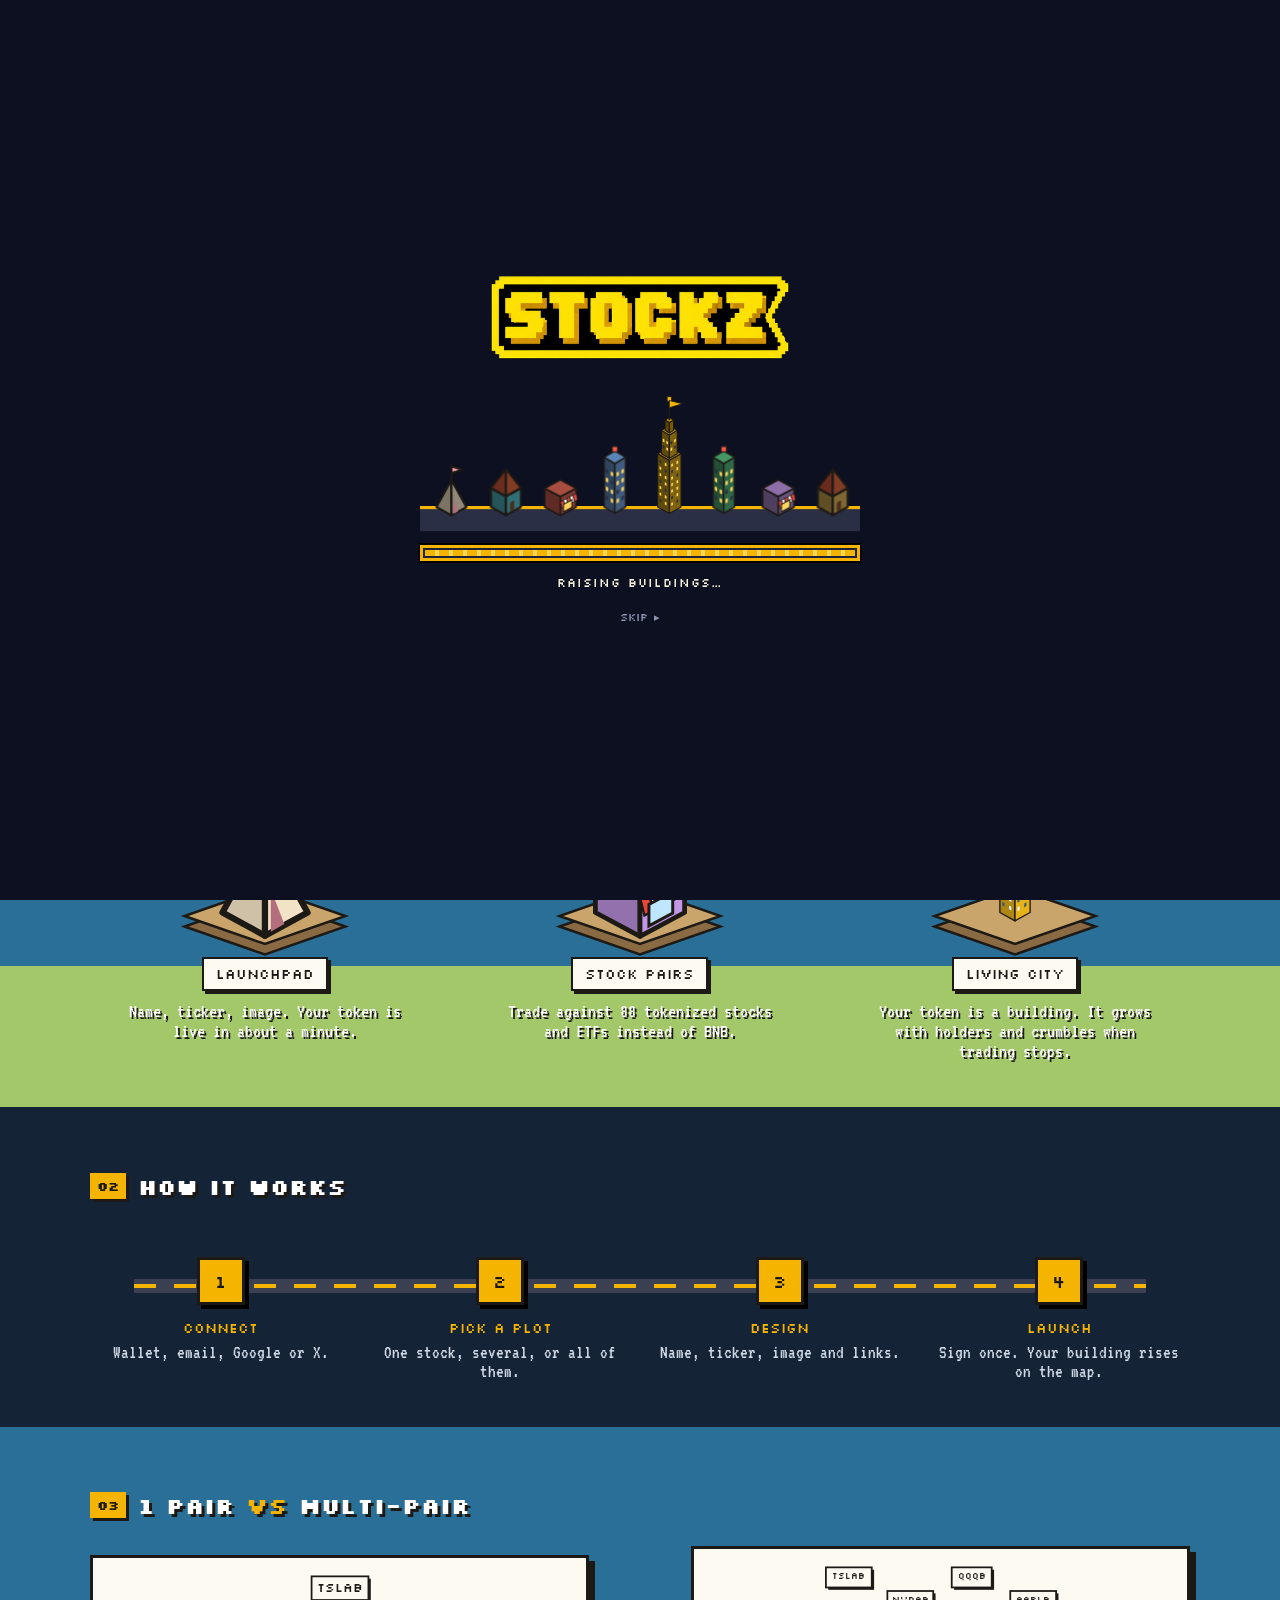
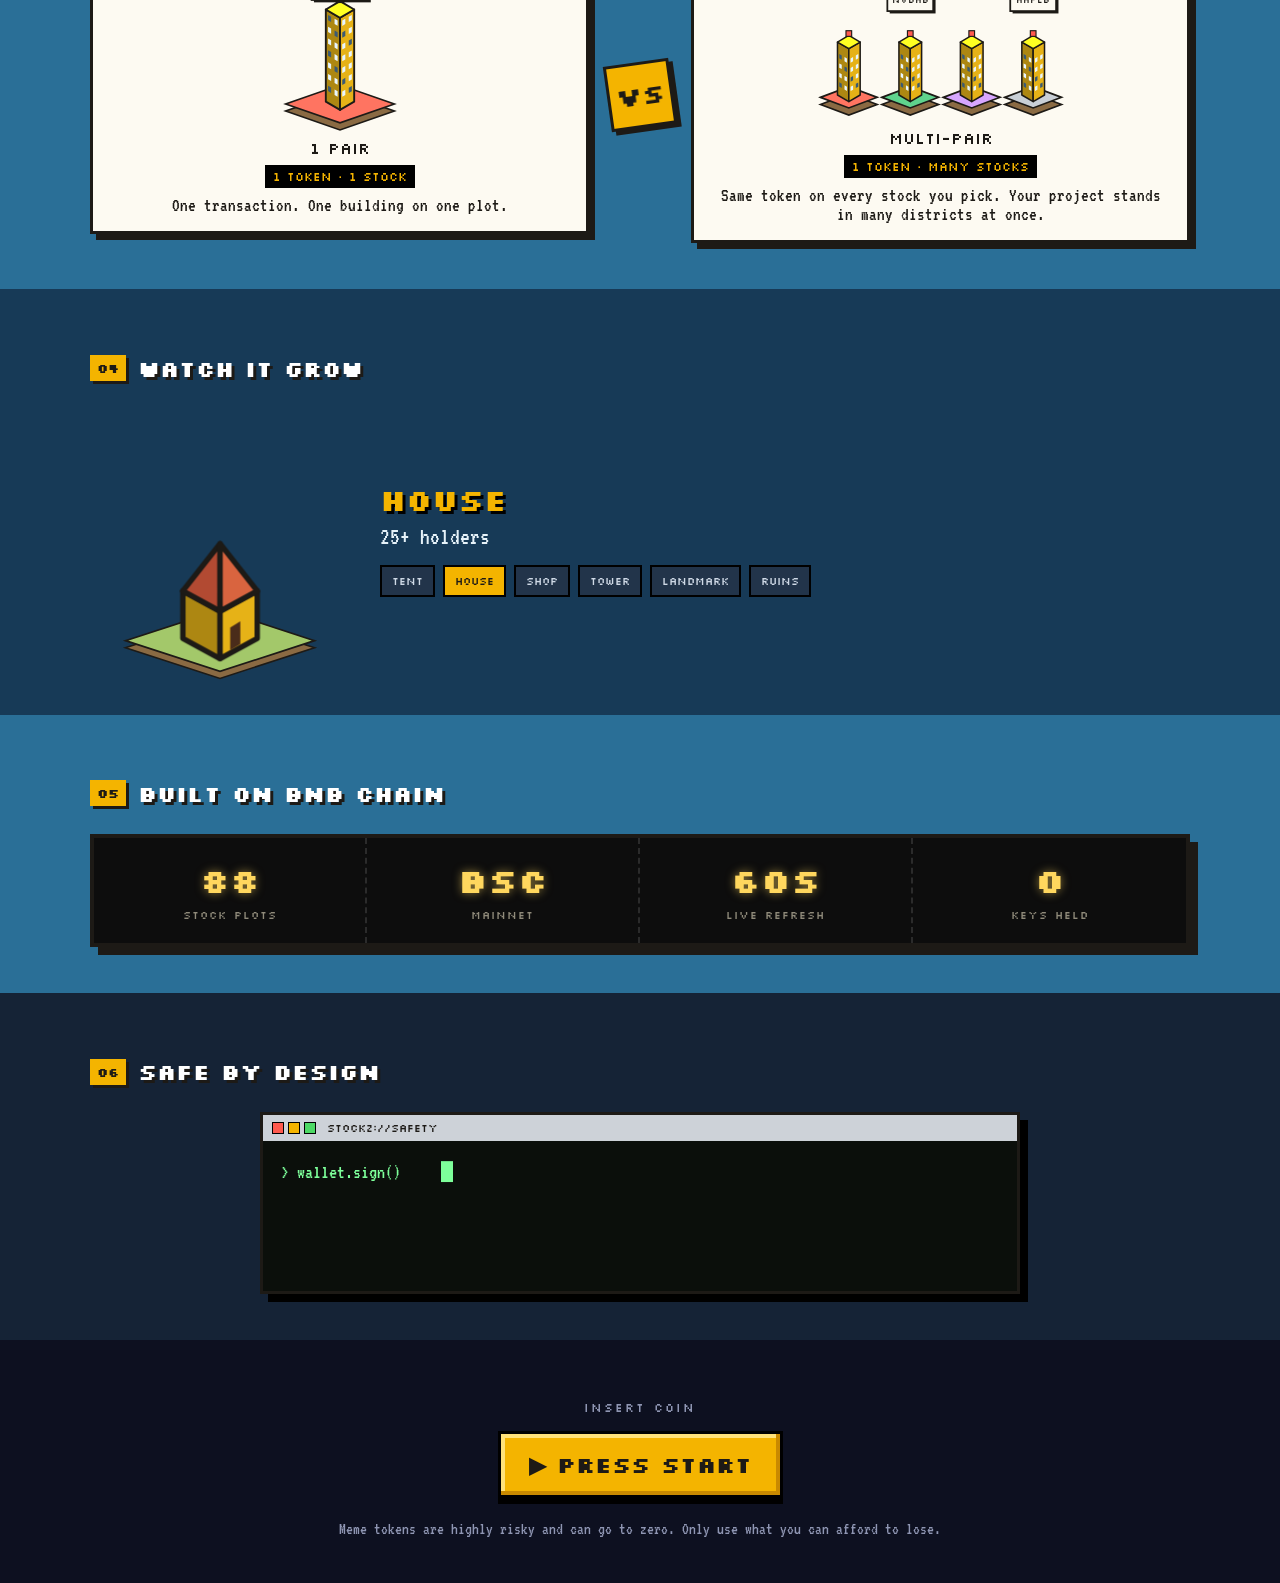
==== index.html @ fd7b2262 "Add files via upload" ====
<!doctype html>
<html lang="en"><head>
<meta charset="utf-8">
<meta name="viewport" content="width=device-width,initial-scale=1">
<title>Stockz</title>
<meta name="description" content="Stockz is a launchpad on BNB Chain. Launch a meme token, pair it with a real tokenized stock, and watch it grow into a building on a living pixel city map.">
<link rel="icon" href="favicon.png" type="image/png">
<link rel="stylesheet" href="style.css?v=202610041200">
</head><body class="lp">

<!-- intro: the city builds itself -->
<div id="intro" aria-hidden="true" hidden>
  <div class="in-wrap">
    <img class="in-logo" src="logo.png" alt="">
    <svg id="inCity" viewBox="0 0 420 150" width="420" height="150"></svg>
    <div class="in-bar"><i id="inFill"></i></div>
    <div class="in-txt" id="inTxt">ZONING 88 STOCK PLOTS…</div>
    <button type="button" class="in-skip" id="inSkip">SKIP ▸</button>
  </div>
</div>

<header class="top bev lp-top">
  <div class="brandrow"><a class="logo" href="index.html" aria-label="Stockz home"><img src="logo.png" alt="Stockz" height="46"></a><a class="xlink" href="https://x.com/stockzlat" target="_blank" rel="noopener noreferrer" aria-label="Stockz on X"><svg viewBox="0 0 24 24" width="20" height="20" aria-hidden="true"><path fill="currentColor" d="M18.244 2.25h3.308l-7.227 8.26 8.502 11.24H16.17l-5.214-6.817L4.99 21.75H1.68l7.73-8.835L1.254 2.25H8.08l4.713 6.231zm-1.161 17.52h1.833L7.084 4.126H5.117z"/></svg></a></div>
  <a class="btn go lapp" href="app.html">Launch App</a>
</header>

<!-- hero -->
<section class="lp-hero">
  <div class="lp-hero-txt">
    <p class="lp-kicker">▸ A LAUNCHPAD ON BNB CHAIN</p>
    <h1>Launch a meme token.<br>Pair it with a <span class="swap">real stock.</span><br>Watch it become a building.</h1>
    <p class="lp-sub">Every token is paired with a tokenized stock and stands on its plot in a living pixel city.</p>
    <a class="bigbtn" href="#how"><i>▼</i> How it works</a>
  </div>
  <div class="lp-stage">
    <svg id="heroCity" viewBox="0 0 560 360" role="img" aria-label="A pixel city where tokens grow into buildings"></svg>
  </div>
</section>

<!-- LED ticker tape -->
<div class="lp-tape" aria-hidden="true"><div class="lp-tape-in" id="tape"></div></div>

<!-- what -->
<section class="lp-sec lp-ground" id="what">
  <h2 class="lp-h"><span>01</span> What is Stockz?</h2>
  <div class="lp-plots">
    <div class="lp-plot reveal"><svg class="plotsvg" data-st="t" viewBox="0 0 120 110"></svg><h3>Launchpad</h3><p>Name, ticker, image. Your token is live in about a minute.</p></div>
    <div class="lp-plot reveal"><svg class="plotsvg" data-st="S" viewBox="0 0 120 110"></svg><h3>Stock pairs</h3><p>Trade against 88 tokenized stocks and ETFs instead of BNB.</p></div>
    <div class="lp-plot reveal"><svg class="plotsvg" data-st="L" viewBox="0 0 120 110"></svg><h3>Living city</h3><p>Your token is a building. It grows with holders and crumbles when trading stops.</p></div>
  </div>
</section>

<!-- how: road with signposts -->
<section class="lp-sec lp-night" id="how">
  <h2 class="lp-h"><span>02</span> How it works</h2>
  <div class="lp-road">
    <div class="lp-stop reveal"><b>1</b><h3>Connect</h3><p>Wallet, email, Google or X.</p></div>
    <div class="lp-stop reveal"><b>2</b><h3>Pick a plot</h3><p>One stock, several, or all of them.</p></div>
    <div class="lp-stop reveal"><b>3</b><h3>Design</h3><p>Name, ticker, image and links.</p></div>
    <div class="lp-stop reveal"><b>4</b><h3>Launch</h3><p>Sign once. Your building rises on the map.</p></div>
  </div>
</section>

<!-- versus -->
<section class="lp-sec lp-vs-sec">
  <h2 class="lp-h"><span>03</span> 1 Pair <em>vs</em> Multi-pair</h2>
  <div class="lp-vs">
    <div class="lp-side reveal"><svg id="vsOne" viewBox="0 0 220 130"></svg><h3>1 Pair</h3><p class="tag">1 token · 1 stock</p><p>One transaction. One building on one plot.</p></div>
    <div class="lp-vsbadge">VS</div>
    <div class="lp-side reveal"><svg id="vsMany" viewBox="0 0 220 130"></svg><h3>Multi-pair</h3><p class="tag">1 token · many stocks</p><p>Same token on every stock you pick. Your project stands in many districts at once.</p></div>
  </div>
</section>

<!-- evolution -->
<section class="lp-sec lp-grow">
  <h2 class="lp-h"><span>04</span> Watch it grow</h2>
  <div class="lp-evo reveal">
    <svg id="evoBig" viewBox="0 0 220 220"></svg>
    <div class="lp-evo-info"><div class="lp-evo-name" id="evoName">TENT</div><div class="lp-evo-rule" id="evoRule">Just launched</div>
      <ol class="lp-evo-steps" id="evoSteps"><li>Tent</li><li>House</li><li>Shop</li><li>Tower</li><li>Landmark</li><li>Ruins</li></ol></div>
  </div>
</section>

<!-- stats board -->
<section class="lp-sec lp-boardsec">
  <h2 class="lp-h"><span>05</span> Built on BNB Chain</h2>
  <div class="lp-board reveal">
    <div><b>88</b><span>stock plots</span></div>
    <div><b>BSC</b><span>mainnet</span></div>
    <div><b>60s</b><span>live refresh</span></div>
    <div><b>0</b><span>keys held</span></div>
  </div>
</section>

<!-- safety terminal -->
<section class="lp-sec lp-term-sec">
  <h2 class="lp-h"><span>06</span> Safe by design</h2>
  <div class="lp-term reveal" id="term">
    <div class="lp-term-bar"><i></i><i></i><i></i> stockz://safety</div>
    <pre id="termOut"></pre>
  </div>
</section>

<!-- final -->
<section class="lp-final">
  <div class="lp-coin">INSERT COIN</div>
  <a class="lp-start" href="app.html">▶ PRESS START</a>
  <p class="risk">Meme tokens are highly risky and can go to zero. Only use what you can afford to lose.</p>
</section>

<script src="config.js?v=202610041200"></script><script src="stocks.js?v=202610041200"></script><script src="sprites.js?v=202610041200"></script><script src="landing.js?v=202610041200"></script>
</body></html>
---- style.css ----
@font-face{font-family:Silk;src:url(fonts/Silkscreen-Regular.ttf)}
@font-face{font-family:Silk;font-weight:700;src:url(fonts/Silkscreen-Bold.ttf)}
@font-face{font-family:V;src:url(fonts/VT323-Regular.ttf)}
:root{--sea:#2a6f97;--ink:#1d1a16;--panel:#cdd2d8;--hi:#f7f8fa;--lo:#6a717b;--bar:#16506b;--gold:#f4b400;--buy:#2e9e4f}
*{box-sizing:border-box}
html,body{height:100%}
body{margin:0;background:var(--sea);font-family:V,monospace;font-feature-settings:'liga' 0,'calt' 0,'clig' 0;font-variant-ligatures:none;color:var(--ink);font-size:21px;display:flex;flex-direction:column;min-height:100vh}
a{color:#0b4f78}
.bev{background:var(--panel);border:3px solid;border-color:var(--hi) var(--lo) var(--lo) var(--hi);box-shadow:0 0 0 2px var(--ink)}
.top{display:flex;align-items:center;gap:16px;padding:8px 14px;margin:2px 4px 6px;flex-wrap:wrap}
.logo{font:700 28px Silk;letter-spacing:1px;color:var(--ink);display:flex;align-items:center;gap:10px;text-decoration:none}
.mark{width:34px;height:34px;box-shadow:0 0 0 2px var(--ink)}
.menu{display:flex;gap:20px;font-size:23px;margin-left:8px}.menu u{text-decoration:none;border-bottom:3px solid var(--ink)}.menu a{color:var(--ink);text-decoration:none}
.clocks{margin-left:auto;display:flex;gap:10px;flex-wrap:wrap}
.clock{display:flex;align-items:center;gap:8px;padding:4px 10px;background:#e9ecef;border:2px solid;border-color:var(--lo) var(--hi) var(--hi) var(--lo);font-size:20px}
.led{width:10px;height:10px;box-shadow:0 0 0 2px var(--ink)}
.btn{padding:7px 16px;font:700 18px V,monospace;font-feature-settings:'liga' 0;background:var(--panel);border:3px solid;border-color:var(--hi) var(--lo) var(--lo) var(--hi);box-shadow:0 0 0 2px var(--ink);color:var(--ink);cursor:pointer;text-decoration:none;display:inline-block}
.btn:active{border-color:var(--lo) var(--hi) var(--hi) var(--lo)}
.btn.go{background:var(--gold)}.btn.buy{background:var(--buy);color:#fff}
.chip{font-size:17px;padding:3px 8px;background:#e9ecef;box-shadow:0 0 0 2px var(--ink)}.chip.g{background:var(--gold)}.chip.r{background:#ff8a80}.chip.ok{background:#8be0a4}
.banner{margin:0 6px 6px;padding:8px 12px;background:#fff0c9;border:3px solid var(--ink);font-size:20px}
.stage{position:relative;flex:none;height:max(640px,calc(100vh - 130px));margin:0 4px}
.viewport{position:absolute;inset:0;overflow:auto;cursor:grab;background:var(--sea);scrollbar-width:thin}
.viewport.drag{cursor:grabbing}
svg#map{display:block}
svg#map text{font-feature-settings:'liga' 0,'calt' 0,'clig' 0}
.zoom{position:absolute;left:12px;top:12px;z-index:2;display:flex;flex-direction:column;gap:10px}.zoom .btn{width:42px;padding:2px 0;font-size:24px;text-align:center}
.panels{position:absolute;right:12px;top:10px;width:350px;max-height:calc(100% - 20px);overflow:auto;display:flex;flex-direction:column;gap:12px;scrollbar-width:none}
.win .tb{background:var(--bar);color:#fff;font:15px Silk;padding:7px 10px}
.win .body{padding:9px 12px;font-size:20px}
.feed .row{display:flex;gap:10px;align-items:flex-start;padding:6px 0;border-bottom:2px dotted #9aa1aa;line-height:1.25}
.feed .row:last-child{border-bottom:none}
.feed .t small,.sub{display:block;color:#4a515a;font-size:17px}
.ico{width:24px;font-size:18px;text-align:center}
.wx{display:grid;grid-template-columns:30px 1fr auto;gap:4px 8px;align-items:center}
.sel .head{display:flex;gap:12px;align-items:center}
.sel .av{width:50px;height:50px;background:#ffc61a;box-shadow:inset -6px -6px 0 #c98a00,0 0 0 2px var(--ink);display:grid;place-items:center;font:700 16px Silk;color:#000}
.sel .nm{font:19px Silk}
.chips{display:flex;gap:6px;flex-wrap:wrap;margin:8px 0}
.stats{display:grid;grid-template-columns:1fr 1fr;gap:8px;background:#e9ecef;border:2px solid;border-color:var(--lo) var(--hi) var(--hi) var(--lo);padding:8px 10px;font-size:17px;color:#4a515a}
.stats b{display:block;font-size:21px;color:var(--ink);word-break:break-all}
.acts{display:flex;gap:10px;margin-top:10px}.acts .btn{flex:1;text-align:center;font-size:20px;padding:7px 4px}
.tools{display:flex;align-items:stretch;margin:8px 6px 8px;overflow-x:auto}
.tools .lbl{writing-mode:vertical-rl;transform:rotate(180deg);background:var(--bar);color:#fff;font:14px Silk;padding:10px 6px;text-align:center;flex:none}
.tool{flex:1 0 150px;padding:6px 10px 8px;display:flex;flex-direction:column;align-items:center;gap:1px;border-left:2px solid var(--lo)}
.tool svg{display:block}.tool b{font:16px Silk}.tool span{font-size:17px;color:#4a515a;text-align:center}
.how{margin:6px 6px 10px}.how .tb{background:var(--bar);color:#fff;font:15px Silk;padding:7px 10px}.how .body{padding:10px 14px;max-width:900px}.how p{margin:0 0 9px}
.note{padding:4px 12px 14px;font-size:18px;color:#e4f0f7;text-align:center}
@media(max-width:900px){
  .stage{height:auto;display:flex;flex-direction:column}
  .viewport{position:relative;height:62vh}
  .panels{position:static;width:auto;max-height:none;margin:10px 4px}
  .menu{display:none}.clocks{margin-left:0}
}

@media(max-width:900px){.top{gap:8px;padding:6px 10px}.logo{font-size:22px}.clock{font-size:17px;padding:2px 6px}.clocks{gap:6px}.btn{font-size:20px;padding:5px 12px}}

#find{width:100%;font:22px V,monospace;padding:6px 8px;border:3px solid;border-color:var(--lo) var(--hi) var(--hi) var(--lo);background:#fff;color:var(--ink);margin-bottom:4px}

.tabs{display:flex;gap:6px;margin-bottom:8px}.tab{flex:1;font-size:18px;padding:5px 4px;text-align:center}.tab.on{background:var(--gold)}
.pick{display:grid;gap:4px;max-height:190px;overflow:auto;margin:6px 0;font-size:19px}.pick label{display:flex;gap:8px;align-items:center}
.mnote{font-size:17px;color:#4a515a;margin:6px 0}.btn[disabled]{opacity:.5;cursor:not-allowed}

.logo img{display:block;height:46px;width:auto;image-rendering:auto}
.xlink{display:grid;place-items:center;width:40px;height:40px;background:#000;color:#fff;border:3px solid;border-color:var(--hi) var(--lo) var(--lo) var(--hi);box-shadow:0 0 0 2px var(--ink)}
.xlink:hover{color:var(--gold)}
.note a{color:#ffd34d}
@media(max-width:900px){.logo img{height:38px}}

.modal{position:fixed;inset:0;background:#0009;z-index:50;display:grid;place-items:center;padding:12px}
.modal[hidden]{display:none}
.lm{width:min(560px,100%);max-height:calc(100vh - 24px);overflow:auto}
.lmtb{display:flex;align-items:center;justify-content:space-between}
.lmx{background:var(--panel);border:2px solid;border-color:var(--hi) var(--lo) var(--lo) var(--hi);font:20px V,monospace;width:30px;height:26px;line-height:18px;cursor:pointer}
#lmForm label{display:block;font-size:18px;margin:6px 0}
#lmForm input:not([type=checkbox]),#lmForm select,#lmForm textarea{display:block;width:100%;font:20px V,monospace;padding:5px 8px;margin-top:2px;border:3px solid;border-color:var(--lo) var(--hi) var(--hi) var(--lo);background:#fff;color:var(--ink)}
#lmForm input[type=file]{font-size:16px;padding:4px}
.lmgrid{display:grid;grid-template-columns:2fr 1fr;gap:10px}.lmgrid3{display:grid;grid-template-columns:1fr 1fr 1fr;gap:8px}
#lmForm label.chk{display:flex;gap:8px;align-items:center;margin:2px 0}
.lmlog{margin:8px 0 0;padding-left:22px;font-size:18px;max-height:180px;overflow:auto}.lmlog li{margin:2px 0;word-break:break-word}
.btn:disabled{opacity:.55;cursor:wait}
@media(max-width:600px){.lmgrid,.lmgrid3{grid-template-columns:1fr}}

/* header / footer */
#connect.on{background:#8be0a4}
.foot{display:flex;align-items:center;justify-content:center;gap:14px;padding:10px 12px 16px}
.chainbadge{display:inline-flex;align-items:center;gap:8px;background:#000;color:#f3ba2f;font:14px Silk;padding:8px 12px;border:3px solid;border-color:var(--hi) var(--lo) var(--lo) var(--hi);box-shadow:0 0 0 2px var(--ink)}
.chainbadge i{width:12px;height:12px;background:#f3ba2f;transform:rotate(45deg);display:inline-block}
/* launch panel */
.mcards{display:grid;grid-template-columns:1fr 1fr;gap:8px;margin-bottom:10px}
.mcard{display:flex;flex-direction:column;align-items:center;gap:2px;padding:8px 4px;background:#e9ecef;border:3px solid;border-color:var(--hi) var(--lo) var(--lo) var(--hi);box-shadow:0 0 0 2px var(--ink);cursor:pointer;font-family:V,monospace;color:var(--ink)}
.mcard b{font:15px Silk}.mcard small{font-size:16px;color:#4a515a}
.mcard.on{background:var(--gold);border-color:var(--lo) var(--hi) var(--hi) var(--lo)}
.mcard.on small{color:#3a2a00}
.pickrow{display:flex;align-items:center;justify-content:space-between;margin:2px 0 10px;font-size:19px}
.stockchip{font:15px Silk;background:#000;color:var(--gold);padding:6px 10px;box-shadow:0 0 0 2px var(--ink)}
.stockchip.empty{background:#e9ecef;color:#6a717b}
.bigbtn{display:flex;width:100%;align-items:center;justify-content:center;gap:10px;font:16px Silk;letter-spacing:.5px;color:#1d1a16;background:var(--gold);border:3px solid var(--ink);padding:12px 10px;cursor:pointer;box-shadow:inset -4px -4px 0 #c98a00,inset 4px 4px 0 #ffe27a,0 5px 0 var(--ink);transition:transform .05s,box-shadow .05s;margin-top:6px}
.bigbtn i{font-style:normal;font-size:14px}
.bigbtn:hover{filter:brightness(1.05)}
.bigbtn:active{transform:translateY(4px);box-shadow:inset -4px -4px 0 #c98a00,inset 4px 4px 0 #ffe27a,0 1px 0 var(--ink)}
.bigbtn:disabled{background:#cdd2d8;box-shadow:inset -4px -4px 0 #9aa1aa,inset 4px 4px 0 #f7f8fa,0 5px 0 var(--ink);color:#6a717b;cursor:not-allowed;transform:none}
.allrow{display:flex;gap:8px;align-items:center;font-size:19px;margin-bottom:4px}.allrow b{margin-left:auto;font:13px Silk;background:#000;color:var(--gold);padding:3px 6px}
/* landing */
body.landing{display:block;background:var(--sea)}
.lnav{display:flex;gap:20px;font-size:22px;margin-left:12px}.lnav a{color:var(--ink);text-decoration:none}.lnav a:hover{text-decoration:underline}
.lapp{margin-left:auto}
.land{max-width:1180px;margin:0 auto;padding:0 16px 24px}
.hero{display:grid;grid-template-columns:1fr 1.15fr;gap:28px;align-items:center;padding:30px 0 20px}
.hero h1{font:700 clamp(24px,3.2vw,40px)/1.25 Silk;color:#fff;margin:0 0 16px;text-shadow:3px 3px 0 var(--ink)}
.hero h1 span{color:var(--gold)}
.hero p{font-size:24px;color:#eaf4fa;margin:0 0 18px;line-height:1.35}
.cta{display:flex;gap:12px;align-items:center;flex-wrap:wrap}.cta .bigbtn{width:auto;padding:14px 22px;margin:0;text-decoration:none}
.hero-img{width:100%;height:auto;display:block}
.lsec{padding:26px 0 6px}.lsec h2,.final h2{font:700 24px Silk;color:#fff;text-shadow:3px 3px 0 var(--ink);margin:0 0 14px}
.card{padding:14px 16px}.card h3{font:15px Silk;margin:0 0 6px}.card p{margin:0;font-size:20px;line-height:1.3}.card .ic{font-size:28px;margin-bottom:4px}
.cards3{display:grid;grid-template-columns:repeat(3,1fr);gap:14px}.cards2{display:grid;grid-template-columns:1fr 1fr;gap:14px}.facts{display:grid;grid-template-columns:repeat(4,1fr);gap:14px}
.card .tag{display:inline-block;font:13px Silk;background:#000;color:var(--gold);padding:4px 8px;margin:0 0 8px}
.steps{list-style:none;padding:0;margin:0;display:grid;grid-template-columns:repeat(4,1fr);gap:14px}
.steps b{display:inline-grid;place-items:center;width:34px;height:34px;background:var(--gold);font:16px Silk;box-shadow:0 0 0 2px var(--ink);margin-bottom:8px}
.tiers{width:100%;height:auto;display:block}
.lead{font-size:22px;color:#eaf4fa;margin:12px 0 0}
.final{text-align:center;padding:34px 0 10px}.final .bigbtn{width:auto;display:inline-flex;padding:16px 28px;text-decoration:none}
.risk{color:#cfe3ee;font-size:18px;margin:16px 0 0}
@media(max-width:900px){.hero{grid-template-columns:1fr}.cards3,.cards2,.facts,.steps{grid-template-columns:1fr 1fr}.lnav{display:none}}
@media(max-width:560px){.cards3,.cards2,.facts,.steps{grid-template-columns:1fr}.hero p{font-size:21px}}
body>*{flex-shrink:0}
html{scroll-behavior:smooth}

.brandrow{display:flex;align-items:center;gap:18px}
.brandrow .xlink{width:38px;height:38px}
/* custom stock list */
.combo{position:relative}
.flist{list-style:none;margin:6px 0 0;padding:4px;max-height:280px;overflow:auto;background:#1d1a16;border:3px solid;border-color:var(--lo) var(--hi) var(--hi) var(--lo);scrollbar-width:thin;scrollbar-color:var(--gold) #1d1a16}
.flist li{display:grid;grid-template-columns:18px 78px 1fr auto;align-items:center;gap:8px;padding:6px 8px;color:#f3ead0;cursor:pointer;border-bottom:1px dashed #3a3530}
.flist li:last-child{border-bottom:0}
.flist li b{font:13px Silk;color:#fff;letter-spacing:.5px}
.flist li small{font-size:17px;color:#cfc6a8;white-space:nowrap;overflow:hidden;text-overflow:ellipsis}
.flist li em{font-style:normal;font-size:15px;color:#8f8a7a;white-space:nowrap}
.flist li .sw{width:14px;height:14px;box-shadow:0 0 0 2px #000,inset -3px -3px 0 rgba(0,0,0,.25)}
.flist li.hi,.flist li:hover{background:var(--gold);color:#1d1a16}
.flist li.hi b,.flist li:hover b{color:#1d1a16}.flist li.hi small,.flist li:hover small{color:#3a2a00}.flist li.hi em,.flist li:hover em{color:#5a4500}
.flist li.none{display:block;color:#8f8a7a;cursor:default}

.cs{display:none}
/* ---------- phones ---------- */
@media(max-width:600px){
  body{font-size:17px}
  .top{flex-wrap:wrap;gap:6px 8px;padding:6px 8px;margin:2px 2px 4px}
  .logo img{height:28px}
  .brandrow{gap:8px}.brandrow .xlink{width:30px;height:30px}.brandrow .xlink svg{width:14px;height:14px}
  #connect,.lapp{order:2;margin-left:auto;font-size:15px;padding:4px 9px;white-space:nowrap}
  .clocks{order:3;width:100%;margin-left:0;gap:6px;flex-wrap:nowrap}
  .clock{font-size:14px;padding:1px 6px;gap:5px;flex:1;justify-content:center;white-space:nowrap}
  .clock .led{width:8px;height:8px}
  .cn,.co{display:none}.cs{display:inline}
  .viewport{height:56vh}
  .zoom{left:8px;top:8px;gap:6px}.zoom .btn{width:32px;font-size:18px;padding:0}
  .panels{margin:8px 2px;gap:8px}
  .win .tb{font-size:12px;padding:5px 8px}
  .win .body{font-size:16px;padding:7px 9px}
  .mcards{gap:6px;margin-bottom:8px}.mcard{padding:6px 4px}.mcard svg{width:24px;height:24px}
  .mcard b{font-size:11px}.mcard small{font-size:13px}
  .pickrow{font-size:16px;margin:0 0 6px}.stockchip{font-size:11px;padding:4px 8px}
  .bigbtn{font-size:12px;padding:9px 8px;box-shadow:inset -3px -3px 0 #c98a00,inset 3px 3px 0 #ffe27a,0 4px 0 var(--ink)}
  .allrow{font-size:16px}.pick{font-size:16px;max-height:150px}
  #find{font-size:17px;padding:4px 7px}
  .flist{max-height:220px}.flist li{grid-template-columns:12px 62px 1fr;gap:6px;padding:5px 6px}
  .flist li b{font-size:10px}.flist li small{font-size:14px}.flist li em{display:none}.flist li .sw{width:10px;height:10px}
  .feed .row{padding:4px 0}.feed .t small,.sub{font-size:13px}.ico{width:18px;font-size:14px}
  .wx{font-size:15px}
  .stats{font-size:13px;gap:5px;padding:6px 8px}.stats b{font-size:16px}
  .sel .av{width:38px;height:38px;font-size:12px}.sel .nm{font-size:14px}
  .chip{font-size:13px}
  .tools{margin:6px 2px}.tools .lbl{font-size:10px;padding:6px 3px}
  .tool{flex:0 0 96px;padding:3px 4px 5px}.tool svg{transform:scale(.7);transform-origin:center bottom;margin-top:-18px}
  .tool b{font-size:10px}.tool span{font-size:12px}
  .lm .tb{font-size:12px}#lmForm label{font-size:15px;margin:4px 0}
  #lmForm input:not([type=checkbox]),#lmForm select,#lmForm textarea{font-size:17px;padding:4px 7px}
  .lmlog{font-size:15px}.mnote{font-size:14px}
  /* landing */
  .hero{padding:16px 0 10px;gap:16px}.hero h1{font-size:20px;line-height:1.3}.hero p{font-size:17px}
  .lsec{padding:16px 0 4px}.lsec h2,.final h2{font-size:16px;margin-bottom:10px}
  .card{padding:10px 12px}.card h3{font-size:12px}.card p{font-size:16px}.card .ic{font-size:22px}
  .steps b{width:26px;height:26px;font-size:12px}.lead{font-size:16px}.risk{font-size:14px}
  .cta .bigbtn,.final .bigbtn{padding:11px 16px}
}

/* smaller X button */
.brandrow .xlink{width:30px;height:30px;border-width:2px}.brandrow .xlink svg{width:15px;height:15px}
@media(max-width:600px){.brandrow .xlink{width:24px;height:24px}.brandrow .xlink svg{width:12px;height:12px}}
/* ================= landing v2 ================= */
body.lp{display:block;background:#2a6f97;overflow-x:hidden}
body.lock{overflow:hidden}
#intro{position:fixed;inset:0;z-index:100;background:#0d1020;display:grid;place-items:center;transition:opacity .55s,transform .55s}
#intro.out{opacity:0;transform:scale(1.04);pointer-events:none}
.in-wrap{display:flex;flex-direction:column;align-items:center;gap:14px;width:min(440px,92vw)}
.in-logo{width:min(300px,70vw);height:auto;animation:inpop .5s steps(5) both}
#inCity{width:100%;height:auto;overflow:visible}
.in-bar{width:100%;height:16px;background:#1d2238;border:3px solid #f4b400;box-shadow:0 0 0 2px #000;padding:2px}
.in-bar i{display:block;height:100%;width:0;background:repeating-linear-gradient(90deg,#f4b400 0 10px,#ffd75e 10px 14px);transition:width 2.6s steps(26)}
.in-txt{font:12px Silk;color:#f4efd8;letter-spacing:1px;min-height:16px}
.in-skip{background:none;border:0;color:#8f96b3;font:11px Silk;cursor:pointer;margin-top:4px}
.in-skip:hover{color:#f4b400}
@keyframes inpop{from{transform:scale(.6);opacity:0}to{transform:scale(1);opacity:1}}
.rise{transform-box:fill-box;transform-origin:center bottom;animation:rise .55s steps(6) both}
@keyframes rise{from{transform:translateY(40px) scaleY(.1);opacity:0}to{transform:none;opacity:1}}
.twinkle{animation:tw 2.4s steps(2) infinite}@keyframes tw{50%{opacity:.15}}
.fw{transform-box:fill-box;transform-origin:center;animation:fwp 1.4s ease-out forwards}
@keyframes fwp{0%{transform:scale(.2);opacity:0}25%{opacity:1}100%{transform:scale(1.25);opacity:0}}
.pop{transform-box:fill-box;transform-origin:center bottom;animation:rise .45s steps(5) both}

.lp-top{position:sticky;top:0;z-index:20;margin:0 0 0}
.lp-hero{max-width:1200px;margin:0 auto;padding:34px 18px 26px;display:grid;grid-template-columns:1fr 1.1fr;gap:26px;align-items:center}
.lp-kicker{font:12px Silk;color:#f4b400;letter-spacing:1px;margin:0 0 12px}
.lp-hero h1{font:700 clamp(24px,3vw,40px)/1.3 Silk;color:#fff;margin:0 0 14px;text-shadow:3px 3px 0 #1d1a16}
.swap{display:inline-block;background:#f4b400;color:#1d1a16;padding:0 10px;text-shadow:none;box-shadow:4px 4px 0 #1d1a16}
.swap.flip{animation:flip .35s steps(4)}@keyframes flip{from{transform:rotateX(90deg)}to{transform:none}}
.lp-sub{font-size:22px;color:#e6f2f9;margin:0 0 20px;max-width:520px}
.lp-hero .bigbtn{width:auto;display:inline-flex;padding:13px 22px;text-decoration:none}
.lp-stage{border:4px solid #1d1a16;box-shadow:8px 8px 0 #1d1a16;background:#173a57}
#heroCity{display:block;width:100%;height:auto}

.lp-tape{background:#0d0d0d;border-top:3px solid #f4b400;border-bottom:3px solid #f4b400;overflow:hidden;white-space:nowrap}
.lp-tape-in{display:inline-block;padding:9px 0;animation:tape 60s linear infinite}
.lp-tape span{display:inline-flex;align-items:center;gap:8px;margin:0 18px;font:13px Silk;color:#ffd75e;letter-spacing:1px}
.lp-tape span i{width:9px;height:9px;box-shadow:0 0 0 2px #000}
@keyframes tape{to{transform:translateX(-50%)}}

.lp-sec{padding:46px 18px}
.lp-sec>*{max-width:1100px;margin-left:auto;margin-right:auto}
.lp-h{font:700 22px Silk;color:#fff;text-shadow:3px 3px 0 #1d1a16;margin-bottom:26px;display:flex;align-items:center;gap:12px}
.lp-h span{font-size:13px;background:#f4b400;color:#1d1a16;text-shadow:none;padding:5px 7px;box-shadow:3px 3px 0 #1d1a16}
.lp-h em{font-style:normal;color:#f4b400}

.lp-ground{background:linear-gradient(#2a6f97 0 70%,#a3c86a 70% 100%)}
.lp-plots{display:grid;grid-template-columns:repeat(3,1fr);gap:24px}
.lp-plot{text-align:center}
.lp-plot svg{width:210px;height:auto;display:block;margin:0 auto 10px;overflow:visible}
.lp-plot h3{display:inline-block;font:14px Silk;background:#fdfaf2;color:#1d1a16;padding:6px 12px;border:2px solid #1d1a16;box-shadow:3px 3px 0 #1d1a16;margin:0 0 10px}
.lp-plot p{font-size:20px;color:#fff;margin:0 auto;max-width:280px;text-shadow:2px 2px 0 #1d1a16}

.lp-night{background:#152336;position:relative}
.lp-road{position:relative;display:grid;grid-template-columns:repeat(4,1fr);gap:18px;padding-top:30px}
.lp-road:before{content:"";position:absolute;left:4%;right:4%;top:52px;height:14px;background:repeating-linear-gradient(90deg,#f4b400 0 22px,transparent 22px 40px),#3b3f52;background-size:auto 4px,auto;background-repeat:repeat-x;background-position:0 5px,0 0}
.lp-stop{position:relative;text-align:center}
.lp-stop b{position:relative;z-index:1;display:inline-grid;place-items:center;width:48px;height:48px;background:#f4b400;font:18px Silk;color:#1d1a16;border:3px solid #1d1a16;box-shadow:4px 4px 0 #000}
.lp-stop h3{font:14px Silk;color:#f4b400;margin:14px 0 6px}
.lp-stop p{font-size:19px;color:#cfd9e6;margin:0}

.lp-vs-sec{background:#2a6f97}
.lp-vs{display:grid;grid-template-columns:1fr auto 1fr;gap:18px;align-items:center}
.lp-side{background:#fdfaf2;border:3px solid #1d1a16;box-shadow:6px 6px 0 #1d1a16;padding:16px;text-align:center}
.lp-side svg{width:100%;max-width:260px;height:auto;overflow:visible}
.lp-side h3{font:16px Silk;margin:6px 0}
.lp-side .tag{display:inline-block;font:12px Silk;background:#000;color:#f4b400;padding:4px 8px;margin:0 0 8px}
.lp-side p{margin:0;font-size:19px}
.lp-vsbadge{font:700 26px Silk;color:#1d1a16;background:#f4b400;width:66px;height:66px;display:grid;place-items:center;border:3px solid #1d1a16;box-shadow:4px 4px 0 #1d1a16;transform:rotate(-8deg)}

.lp-grow{background:#173a57}
.lp-evo{display:grid;grid-template-columns:260px 1fr;gap:30px;align-items:center}
#evoBig{width:100%;height:auto;overflow:visible}
.lp-evo-name{font:700 30px Silk;color:#f4b400;text-shadow:3px 3px 0 #000}
.lp-evo-rule{font-size:24px;color:#e6f2f9;margin:6px 0 16px}
.lp-evo-steps{list-style:none;padding:0;margin:0;display:flex;flex-wrap:wrap;gap:8px}
.lp-evo-steps li{font:11px Silk;color:#cfd9e6;background:#22344a;padding:7px 10px;border:2px solid #000;cursor:pointer}
.lp-evo-steps li.on{background:#f4b400;color:#1d1a16}

.lp-boardsec{background:#2a6f97}
.lp-board{display:grid;grid-template-columns:repeat(4,1fr);background:#0d0d0d;border:4px solid #1d1a16;box-shadow:8px 8px 0 #1d1a16}
.lp-board div{padding:20px 12px;text-align:center;border-right:2px dashed #2b2b2b}.lp-board div:last-child{border-right:0}
.lp-board b{display:block;font:700 34px Silk;color:#ffd75e;text-shadow:0 0 10px rgba(255,215,94,.55)}
.lp-board span{font:11px Silk;color:#8f8a7a;letter-spacing:1px}

.lp-term-sec{background:#152336}
.lp-term{background:#0b0f0b;border:3px solid #1d1a16;box-shadow:8px 8px 0 #000;max-width:760px}
.lp-term-bar{background:#cdd2d8;color:#1d1a16;font:11px Silk;padding:6px 10px;display:flex;align-items:center;gap:6px}
.lp-term-bar i{width:10px;height:10px;background:#ff5a4e;box-shadow:0 0 0 1px #000}.lp-term-bar i:nth-child(2){background:#f4b400}.lp-term-bar i:nth-child(3){background:#4cd964;margin-right:6px}
.lp-term pre{margin:0;padding:16px 18px;min-height:150px;color:#7dff9a;font:20px/1.5 V,monospace;white-space:pre-wrap;word-break:break-word}

.lp-final{background:#0d1020;text-align:center;padding:60px 18px 46px}
.lp-coin{font:12px Silk;color:#8f96b3;letter-spacing:2px;margin-bottom:16px}
.lp-start{display:inline-block;font:700 22px Silk;color:#1d1a16;background:#f4b400;padding:16px 28px;border:3px solid #000;box-shadow:inset -4px -4px 0 #c98a00,inset 4px 4px 0 #ffe27a,0 6px 0 #000;text-decoration:none;animation:blink 1.1s steps(2) infinite}
.lp-start:hover{animation:none;filter:brightness(1.08)}
@keyframes blink{50%{opacity:.55}}
.lp-final .risk{color:#8f96b3;font-size:17px;margin-top:22px}

.reveal{opacity:0;transform:translateY(18px);transition:opacity .5s,transform .5s}
.reveal.in{opacity:1;transform:none}

@media(max-width:900px){
  .lp-hero{grid-template-columns:1fr}
  .lp-plots{grid-template-columns:1fr;gap:30px}.lp-ground{background:linear-gradient(#2a6f97 0 82%,#a3c86a 82%)}
  .lp-road{grid-template-columns:1fr;gap:22px;padding-top:0}
  .lp-road:before{left:23px;right:auto;top:10px;bottom:10px;width:14px;height:auto;background:repeating-linear-gradient(180deg,#f4b400 0 18px,transparent 18px 32px),#3b3f52;background-size:4px auto,auto;background-repeat:repeat-y;background-position:5px 0,0 0}
  .lp-stop{text-align:left;display:grid;grid-template-columns:60px 1fr;column-gap:12px;align-items:start}
  .lp-stop b{grid-row:span 2}.lp-stop h3{margin:4px 0 2px}
  .lp-vs{grid-template-columns:1fr}.lp-vsbadge{margin:0 auto}
  .lp-evo{grid-template-columns:1fr;justify-items:center;text-align:center}.lp-evo-steps{justify-content:center}#evoBig{max-width:220px}
  .lp-board{grid-template-columns:1fr 1fr}.lp-board div:nth-child(2){border-right:0}.lp-board div:nth-child(-n+2){border-bottom:2px dashed #2b2b2b}
}
@media(max-width:600px){
  .lp-hero{padding:20px 14px 18px}.lp-hero h1{font-size:20px}.lp-sub{font-size:17px}
  .lp-sec{padding:34px 14px}.lp-h{font-size:16px;margin-bottom:18px}.lp-h span{font-size:10px}
  .lp-plot p,.lp-stop p,.lp-side p{font-size:17px}.lp-board b{font-size:24px}.lp-evo-name{font-size:22px}.lp-evo-rule{font-size:18px}
  .lp-term pre{font-size:16px;min-height:130px}.lp-start{font-size:16px;padding:13px 20px}
  .lp-tape span{font-size:11px;margin:0 12px}
}
@media(prefers-reduced-motion:reduce){.rise,.pop,.fw,.twinkle,.lp-tape-in,.lp-start,.swap.flip{animation:none!important}.reveal{opacity:1;transform:none}}
#intro[hidden]{display:none!important}

@media(min-width:900px){.stage{max-height:1000px}}
/* tall screens wider than 900px (phone in desktop mode, portrait tablets): map full width, panels below */
@media(min-width:900px) and (max-aspect-ratio:4/5){
  .stage{height:auto!important;max-height:none;display:flex;flex-direction:column}
  .viewport{position:relative;inset:auto;height:auto}
  .panels{position:static;width:auto;max-height:none;display:grid;grid-template-columns:1fr 1fr;align-items:start;margin:12px 4px}
}

/* toasts */
#toasts{position:fixed;right:14px;top:84px;z-index:200;display:flex;flex-direction:column;gap:8px;max-width:min(360px,calc(100vw - 28px))}
.toast{background:#1d1a16;color:#f3ead0;font:17px V,monospace;padding:10px 12px 10px 14px;border:3px solid #ff5a4e;box-shadow:4px 4px 0 #000;cursor:pointer;animation:tin .25s steps(3)}
.toast.ok{border-color:#4cd964}.toast.info{border-color:#f4b400}
.toast.bye{opacity:0;transform:translateX(20px);transition:opacity .35s,transform .35s}
@keyframes tin{from{transform:translateX(30px);opacity:0}to{transform:none;opacity:1}}
@media(max-width:600px){#toasts{top:auto;bottom:14px;right:10px;left:10px;max-width:none}}

/* tax */
.taxbox{border:2px dashed #9aa1aa;padding:8px 10px;margin:8px 0}
.taxhead{display:flex;align-items:center;justify-content:space-between;gap:8px;flex-wrap:wrap}
.taxhead>span{font:14px Silk}
.tchips{display:flex;gap:6px;flex-wrap:wrap}
.tchip{font:12px Silk;padding:6px 9px;background:#e9ecef;border:2px solid;border-color:var(--hi) var(--lo) var(--lo) var(--hi);cursor:pointer;color:var(--ink)}
.tchip.on{background:var(--gold);border-color:var(--lo) var(--hi) var(--hi) var(--lo)}
.lmgrid2{display:grid;grid-template-columns:1fr 1fr;gap:10px;margin-top:6px}
.taxsplit{display:grid;grid-template-columns:repeat(4,1fr);gap:8px}
@media(max-width:600px){.taxsplit{grid-template-columns:1fr 1fr}.tchip{font-size:10px;padding:5px 7px}}

/* trade panel */
.trade{margin-top:12px;border-top:3px solid var(--ink);padding-top:10px}
.trtabs{display:grid;grid-template-columns:1fr 1fr;border:3px solid var(--ink);margin-bottom:10px}
.trtab{font:13px Silk;padding:8px;background:#fdfaf2;border:0;cursor:pointer;color:var(--ink)}
.trtab.on{background:var(--ink);color:var(--gold)}
.trrow{display:flex;align-items:center;justify-content:space-between;gap:8px;margin:6px 0;flex-wrap:wrap}
.trlbl{font:11px Silk}.trbal{font-size:16px;color:#4a515a}
.trin{display:flex;border:3px solid var(--ink);background:#fff}
.trin input{flex:1;min-width:0;border:0;font:22px V,monospace;padding:6px 8px;outline:none}
.trin button{font:10px Silk;border:0;border-left:2px solid var(--ink);background:#e9ecef;padding:0 8px;cursor:pointer}
.trin span{display:grid;place-items:center;font:11px Silk;padding:0 10px;background:var(--gold);border-left:3px solid var(--ink)}
.trslip{display:flex;gap:4px;flex-wrap:wrap}
.trslip button{font:11px Silk;padding:5px 7px;border:2px solid var(--ink);background:#fdfaf2;cursor:pointer}
.trslip button.on{background:var(--ink);color:var(--gold)}
.trslip input{width:70px;font:16px V,monospace;border:2px solid var(--ink);padding:2px 6px}
.trinfo{display:grid;grid-template-columns:auto 1fr;gap:3px 10px;font-size:16px;margin:8px 0}
.trinfo dt{color:#4a515a}.trinfo dd{margin:0;text-align:right;word-break:break-word}
.trmsg{font-size:16px;margin-top:8px;min-height:1em;color:#b3261e}.trmsg.ok{color:#16733a}
@media(max-width:600px){.trin input{font-size:18px}.trinfo{font-size:14px}}
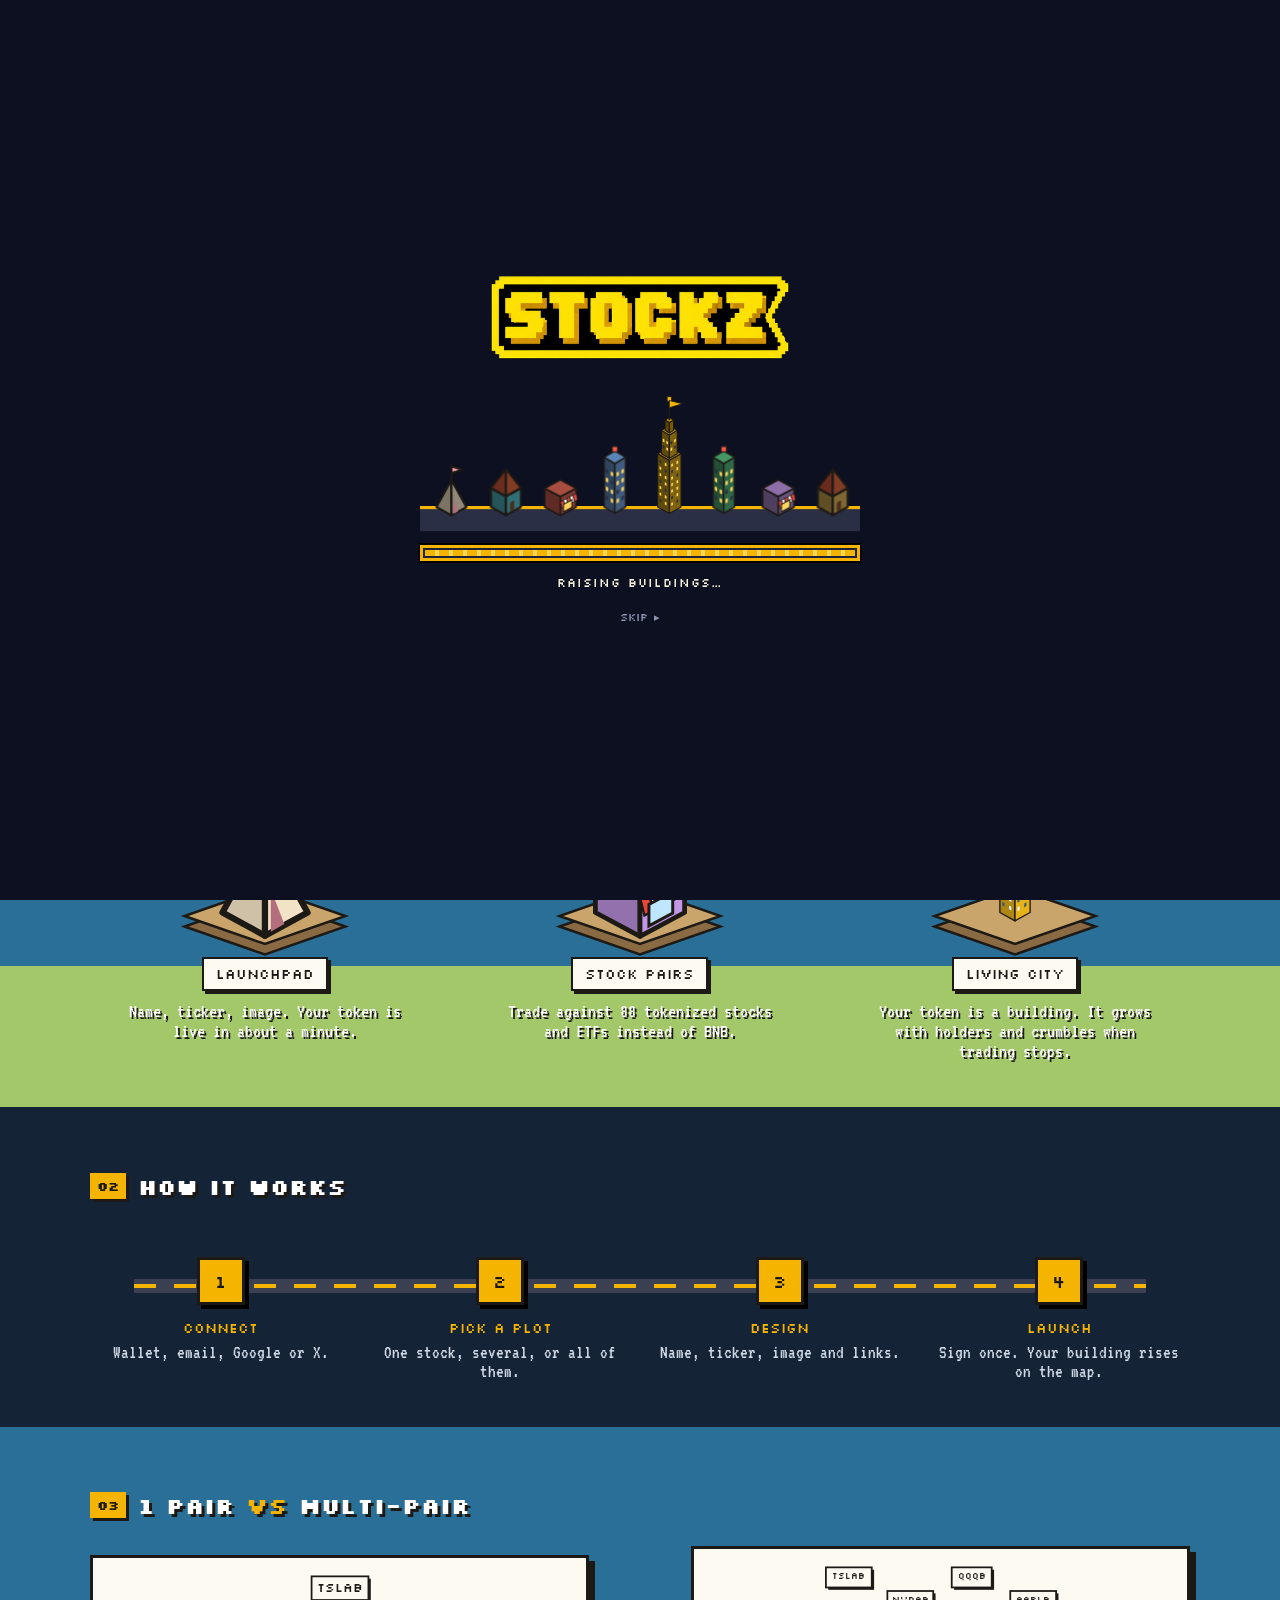
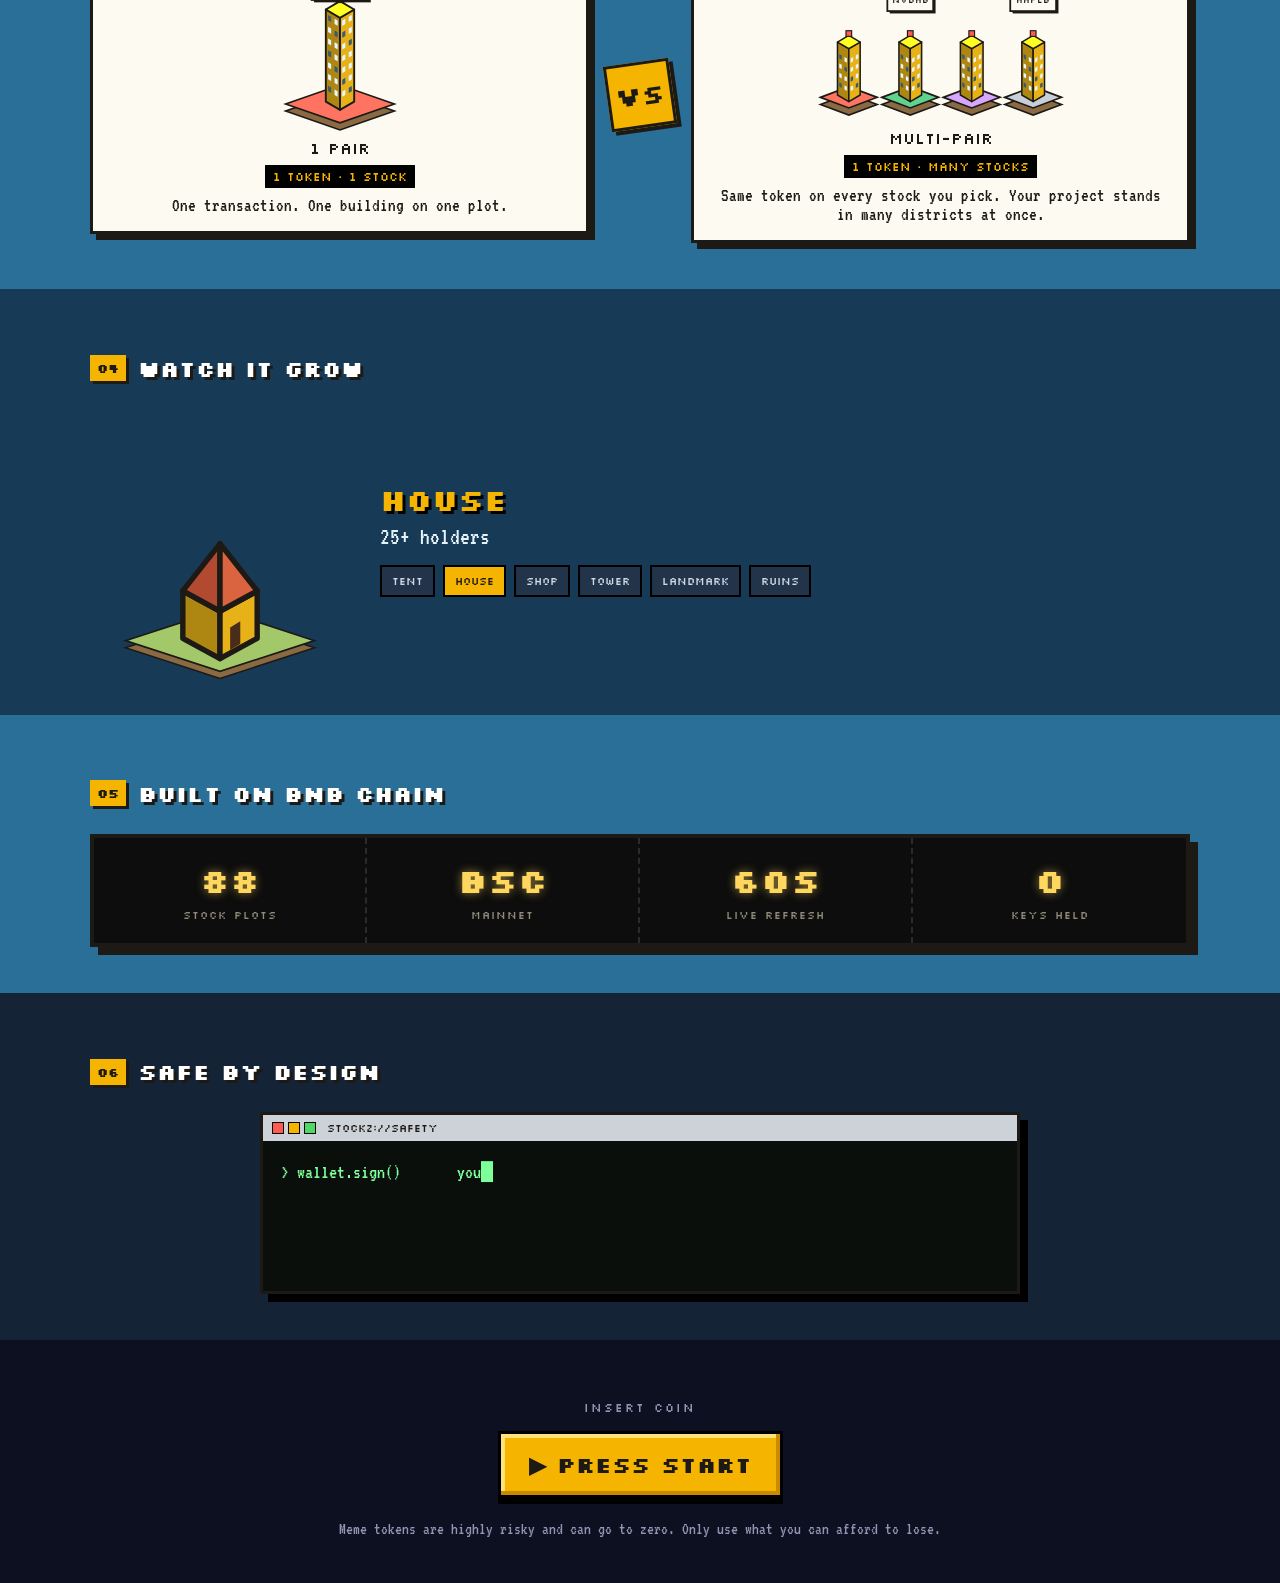
==== commit 1626a993: "Add files via upload" ====
--- a/index.html
+++ b/index.html
@@ -5,7 +5,7 @@
 <title>Stockz</title>
 <meta name="description" content="Stockz is a launchpad on BNB Chain. Launch a meme token, pair it with a real tokenized stock, and watch it grow into a building on a living pixel city map.">
 <link rel="icon" href="favicon.png" type="image/png">
-<link rel="stylesheet" href="style.css?v=202610041200">
+<link rel="stylesheet" href="style.css?v=202610041330">
 </head><body class="lp">
 
 <!-- intro: the city builds itself -->
@@ -108,5 +108,5 @@
   <p class="risk">Meme tokens are highly risky and can go to zero. Only use what you can afford to lose.</p>
 </section>
 
-<script src="config.js?v=202610041200"></script><script src="stocks.js?v=202610041200"></script><script src="sprites.js?v=202610041200"></script><script src="landing.js?v=202610041200"></script>
+<script src="config.js?v=202610041330"></script><script src="stocks.js?v=202610041330"></script><script src="sprites.js?v=202610041330"></script><script src="landing.js?v=202610041330"></script>
 </body></html>
--- a/style.css
+++ b/style.css
@@ -355,3 +355,32 @@
 .trinfo dt{color:#4a515a}.trinfo dd{margin:0;text-align:right;word-break:break-word}
 .trmsg{font-size:16px;margin-top:8px;min-height:1em;color:#b3261e}.trmsg.ok{color:#16733a}
 @media(max-width:600px){.trin input{font-size:18px}.trinfo{font-size:14px}}
+
+/* launch: stock picker tiles */
+.spk{margin:8px 0 6px}
+.spk-head{display:flex;justify-content:space-between;align-items:baseline;gap:8px;font-size:18px;margin-bottom:4px}
+.spk-sel{font-size:18px;color:#4a515a;white-space:nowrap;overflow:hidden;text-overflow:ellipsis;max-width:65%}
+.spk-sel b{font:12px Silk;color:#1d1a16;background:var(--gold);padding:2px 6px;box-shadow:2px 2px 0 #000;margin-right:4px}
+.spk-sel em{font-style:normal;color:#8a8f96}
+.spk-bar{display:flex;gap:6px}
+#lmForm .spk-bar input{flex:1;margin:0;background:#1d1a16;color:#f3ead0;border-color:#000 #5a544a #5a544a #000}
+#lmForm .spk-bar input::placeholder{color:#8f8a7a}
+.spk-all{font:11px Silk;padding:0 10px;border:3px solid;border-color:var(--hi) var(--lo) var(--lo) var(--hi);background:#e9e4d6;cursor:pointer}
+.spk-all.on{background:var(--gold)}
+.spk-grid{display:grid;grid-template-columns:repeat(auto-fill,minmax(112px,1fr));gap:6px;max-height:232px;overflow:auto;margin-top:6px;padding:6px;background:#1d1a16;border:3px solid;border-color:var(--lo) var(--hi) var(--hi) var(--lo);scrollbar-width:thin;scrollbar-color:var(--gold) #1d1a16}
+.spk-t{position:relative;display:grid;grid-template-columns:12px 1fr;grid-template-rows:auto auto;column-gap:7px;align-items:center;text-align:left;padding:6px 7px 5px;cursor:pointer;color:#f3ead0;background:#2a2621;border:2px solid #000;box-shadow:inset 0 -4px 0 color-mix(in srgb,var(--c) 55%,#000),inset 0 2px 0 rgba(255,255,255,.08);transition:transform .08s}
+.spk-t i{grid-row:1/3;width:12px;height:26px;background:var(--c);box-shadow:0 0 0 2px #000,inset -3px -3px 0 rgba(0,0,0,.28)}
+.spk-t b{font:11px Silk;letter-spacing:.4px;color:#fff;white-space:nowrap;overflow:hidden;text-overflow:ellipsis}
+.spk-t small{font-size:15px;line-height:1;color:#b9b19a;white-space:nowrap;overflow:hidden;text-overflow:ellipsis}
+.spk-t:hover{transform:translateY(-1px);background:#35302a}
+.spk-t.on{background:var(--c);color:#1d1a16;box-shadow:inset 0 -4px 0 rgba(0,0,0,.3),3px 3px 0 #000;transform:translate(-1px,-1px)}
+.spk-t.on b{color:#1d1a16}.spk-t.on small{color:#2b2620}
+.spk-t.on i{background:#fff}
+.spk-t.on::after{content:"✓";position:absolute;top:2px;right:5px;font:11px Silk;color:#1d1a16}
+.spk-t[hidden]{display:none}
+@media (max-width:899px){
+  .spk-grid{grid-template-columns:repeat(auto-fill,minmax(92px,1fr));gap:5px;max-height:196px;padding:5px}
+  .spk-t{padding:5px 6px 4px;column-gap:5px}.spk-t b{font-size:9px}.spk-t small{font-size:13px}.spk-t i{width:9px;height:22px}
+  .spk-head,.spk-sel{font-size:15px}.spk-sel b{font-size:10px}
+}
+.spk-t{font-family:V,monospace}.spk-t small{font-family:V,monospace}
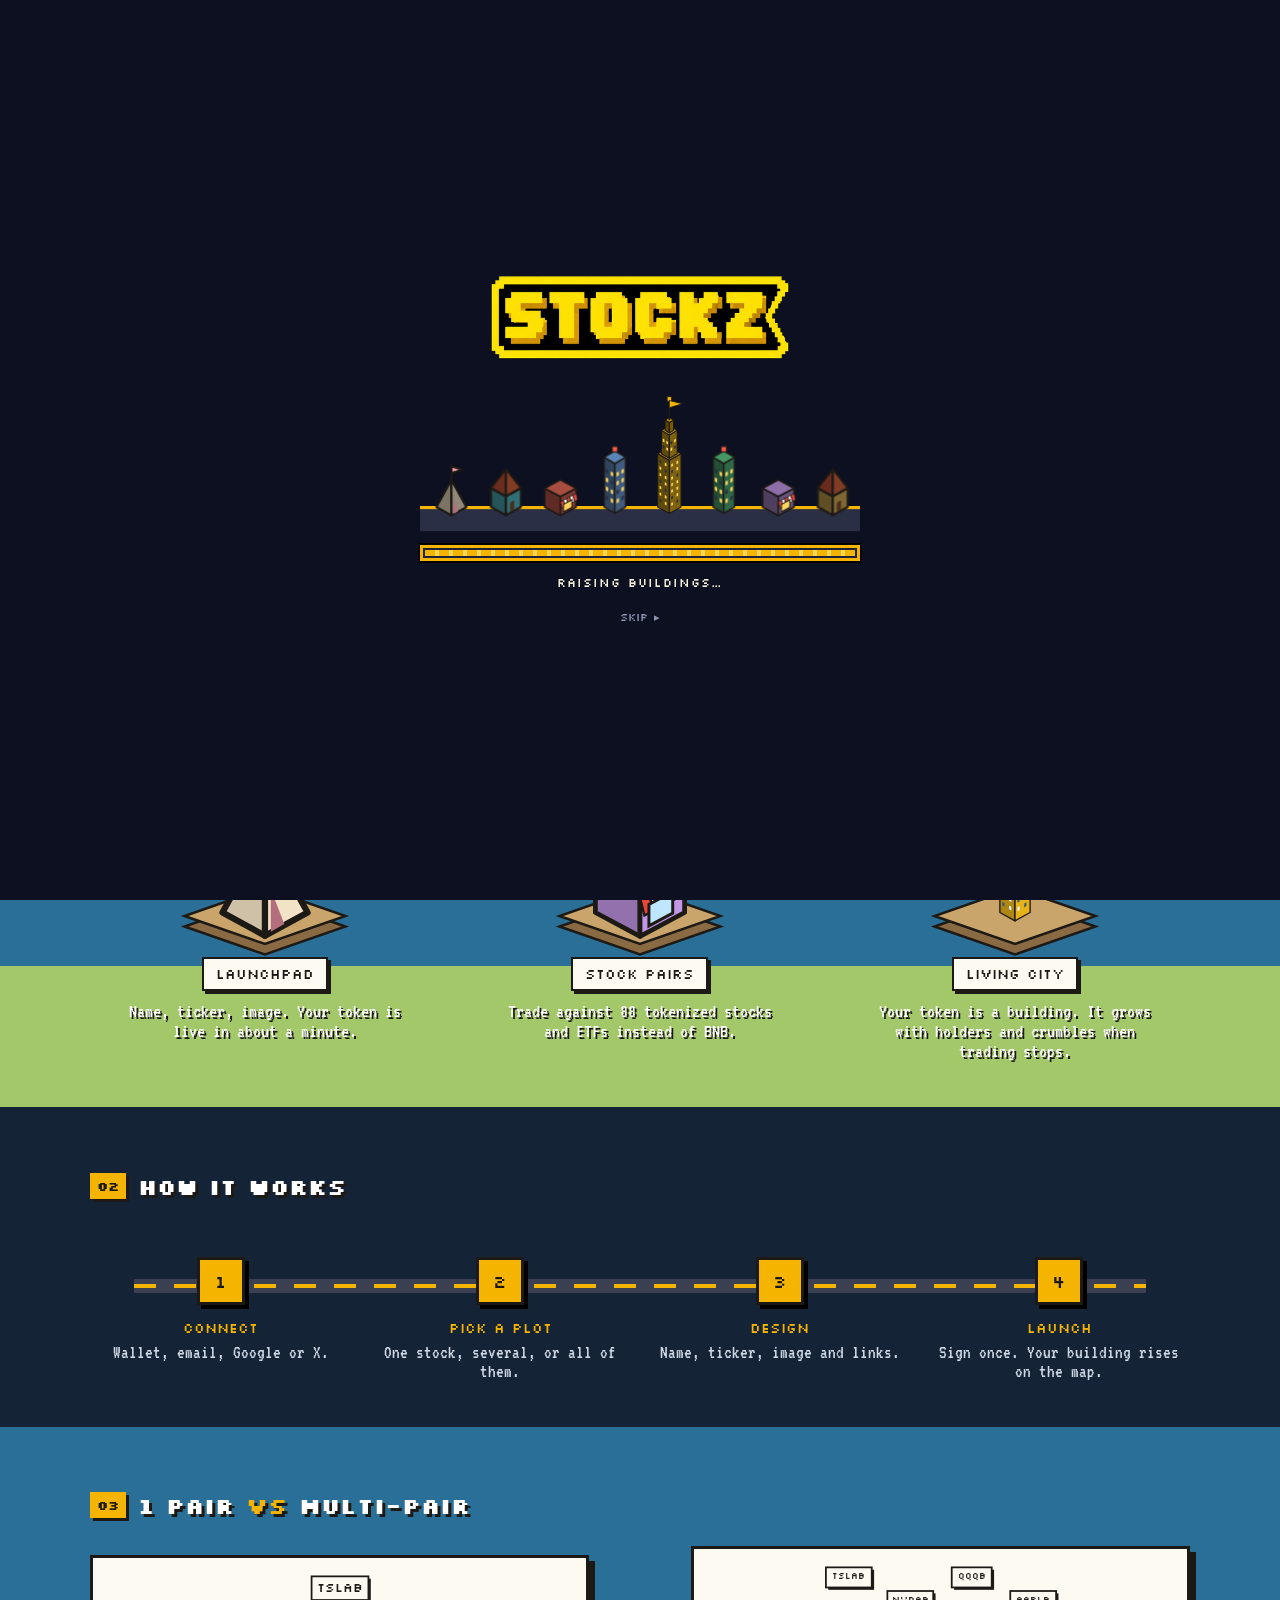
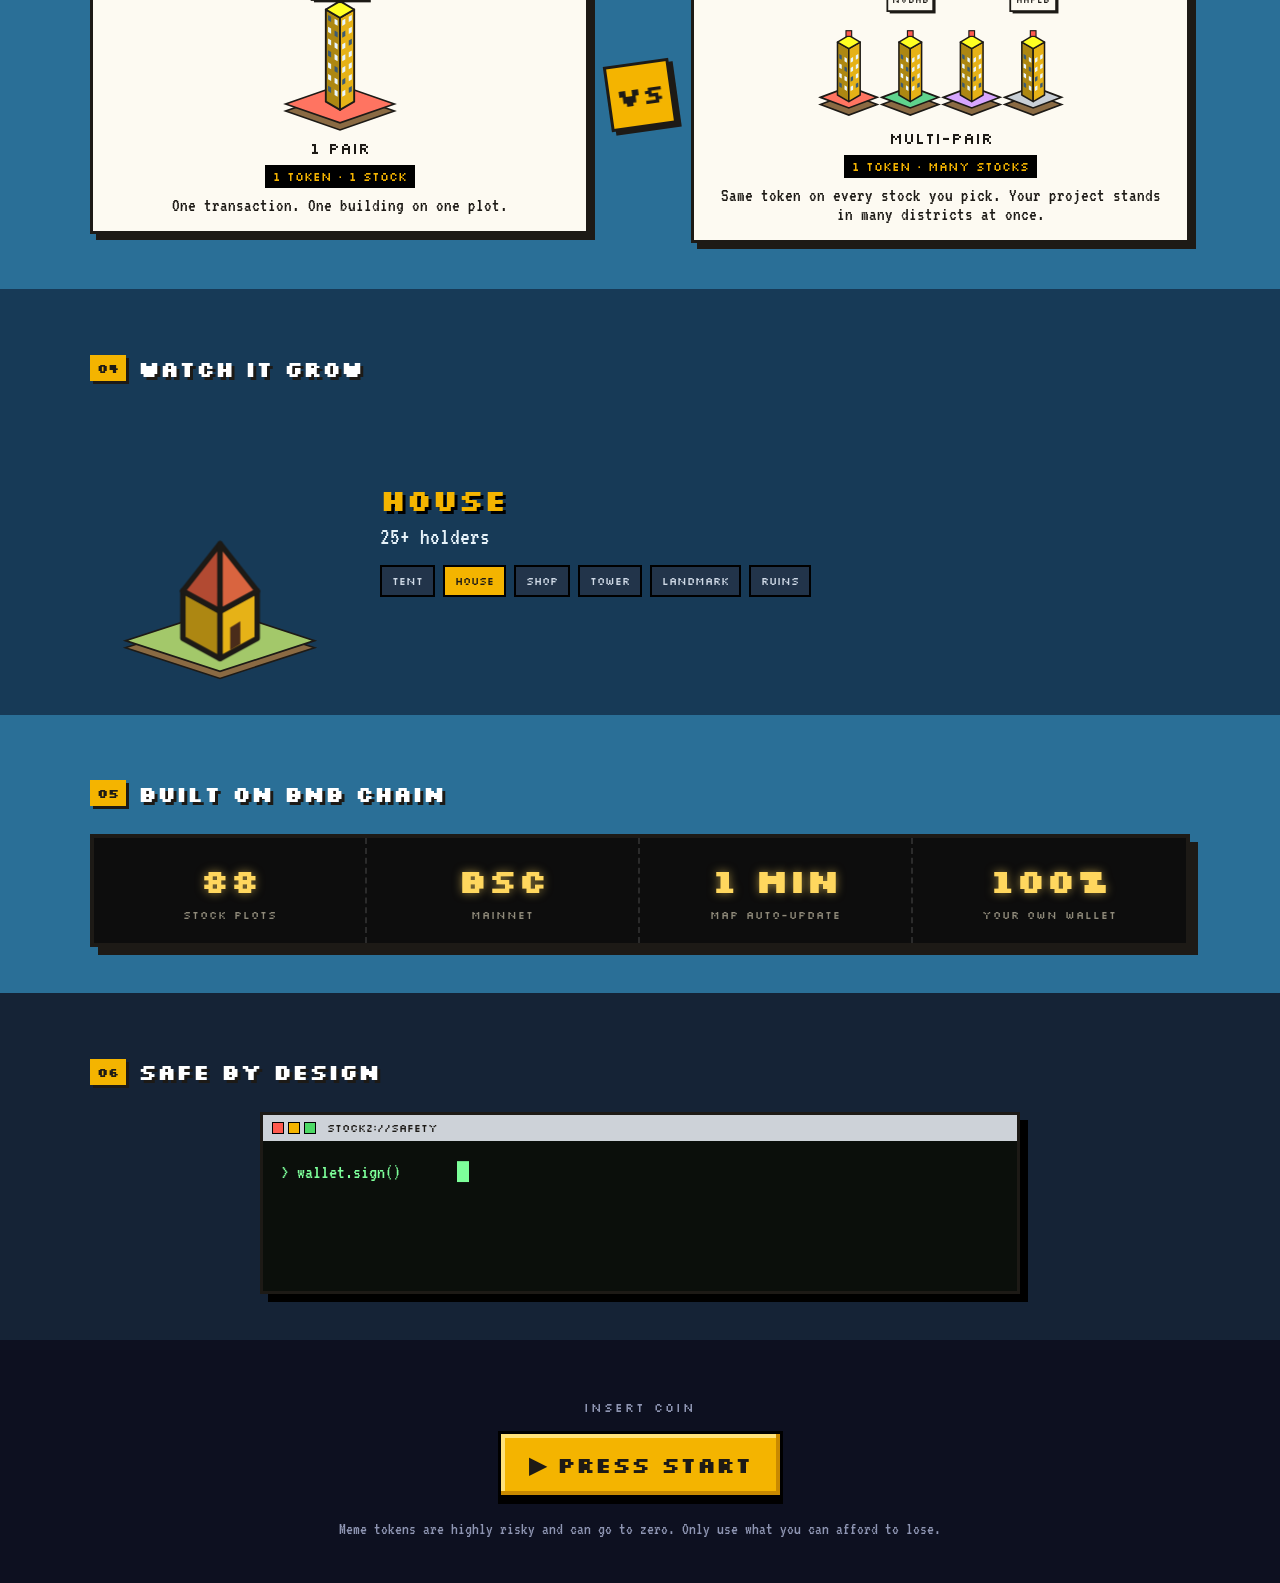
==== commit 78729df4: "Add files via upload" ====
--- a/index.html
+++ b/index.html
@@ -5,7 +5,7 @@
 <title>Stockz</title>
 <meta name="description" content="Stockz is a launchpad on BNB Chain. Launch a meme token, pair it with a real tokenized stock, and watch it grow into a building on a living pixel city map.">
 <link rel="icon" href="favicon.png" type="image/png">
-<link rel="stylesheet" href="style.css?v=202610041330">
+<link rel="stylesheet" href="style.css?v=202610041500">
 </head><body class="lp">
 
 <!-- intro: the city builds itself -->
@@ -87,8 +87,8 @@
   <div class="lp-board reveal">
     <div><b>88</b><span>stock plots</span></div>
     <div><b>BSC</b><span>mainnet</span></div>
-    <div><b>60s</b><span>live refresh</span></div>
-    <div><b>0</b><span>keys held</span></div>
+    <div><b>1 MIN</b><span>map auto-update</span></div>
+    <div><b>100%</b><span>your own wallet</span></div>
   </div>
 </section>
 
@@ -108,5 +108,5 @@
   <p class="risk">Meme tokens are highly risky and can go to zero. Only use what you can afford to lose.</p>
 </section>
 
-<script src="config.js?v=202610041330"></script><script src="stocks.js?v=202610041330"></script><script src="sprites.js?v=202610041330"></script><script src="landing.js?v=202610041330"></script>
+<script src="config.js?v=202610041500"></script><script src="stocks.js?v=202610041500"></script><script src="sprites.js?v=202610041500"></script><script src="landing.js?v=202610041500"></script>
 </body></html>
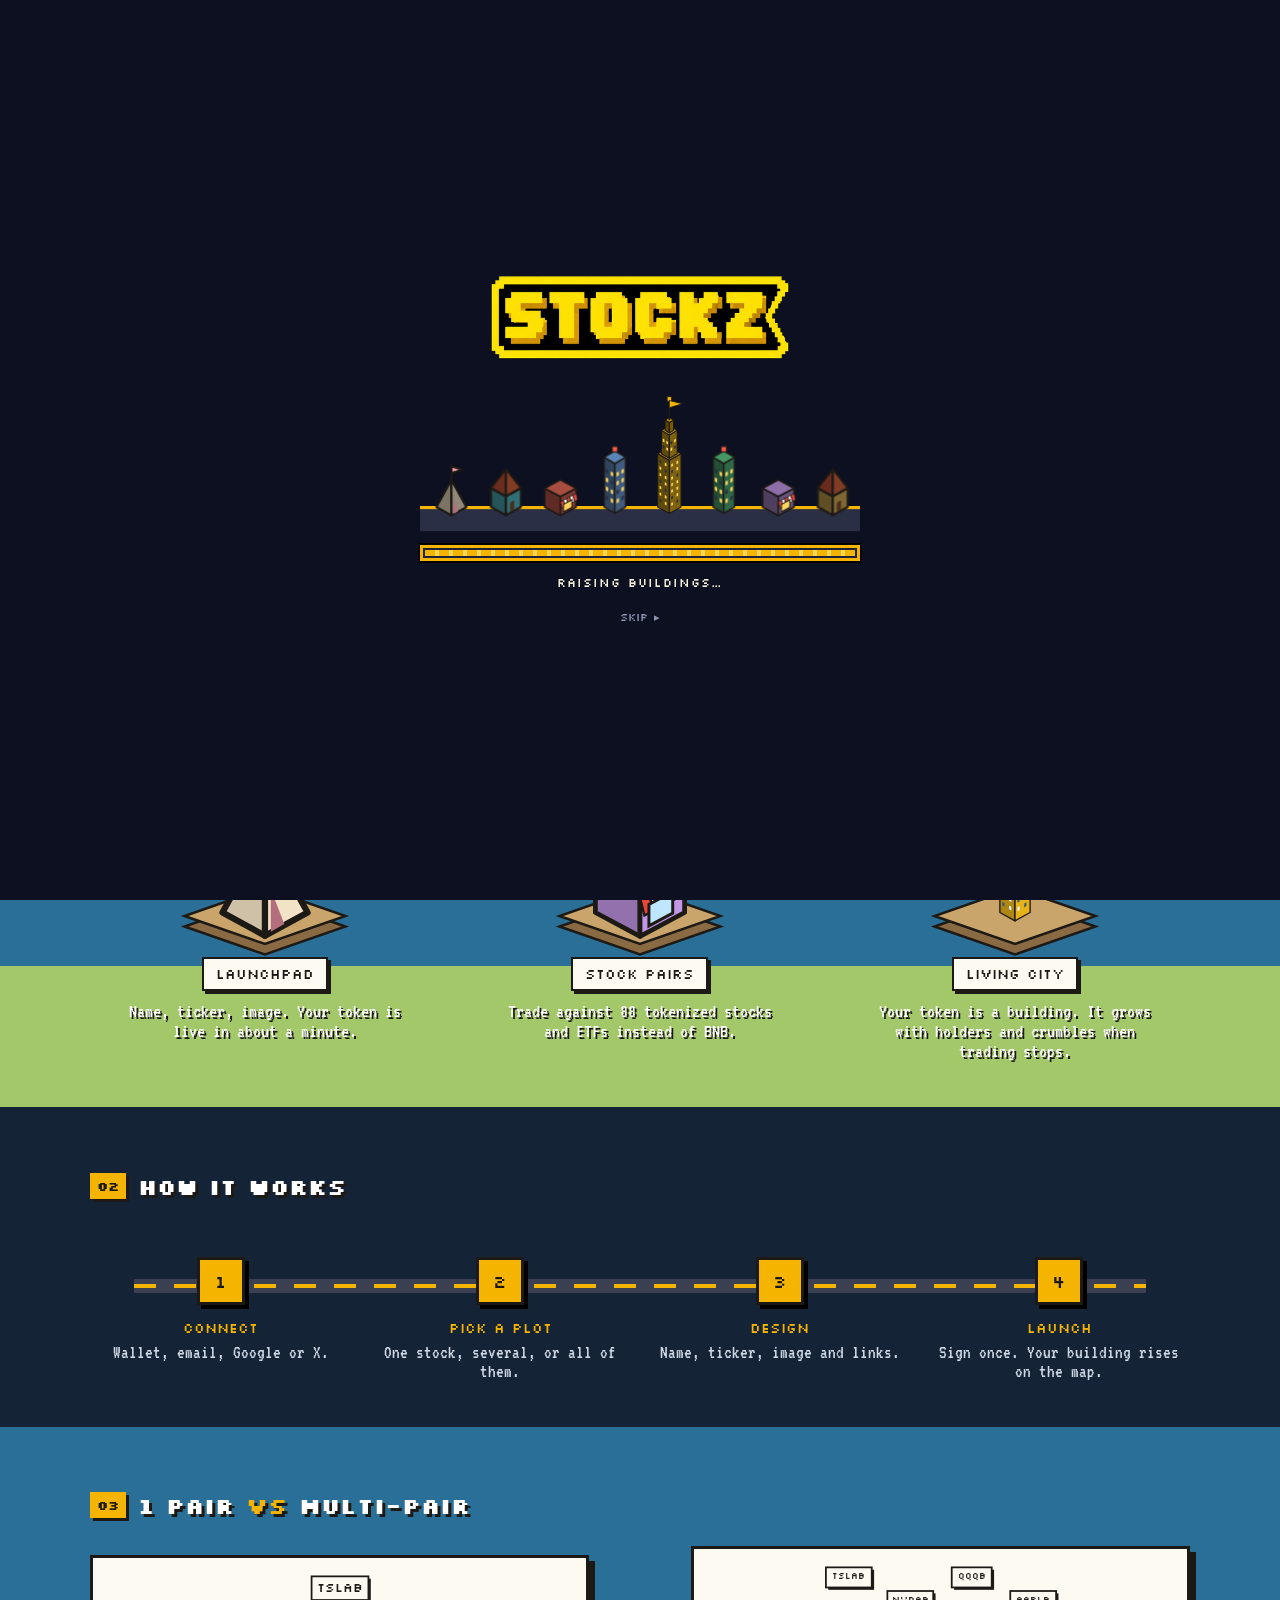
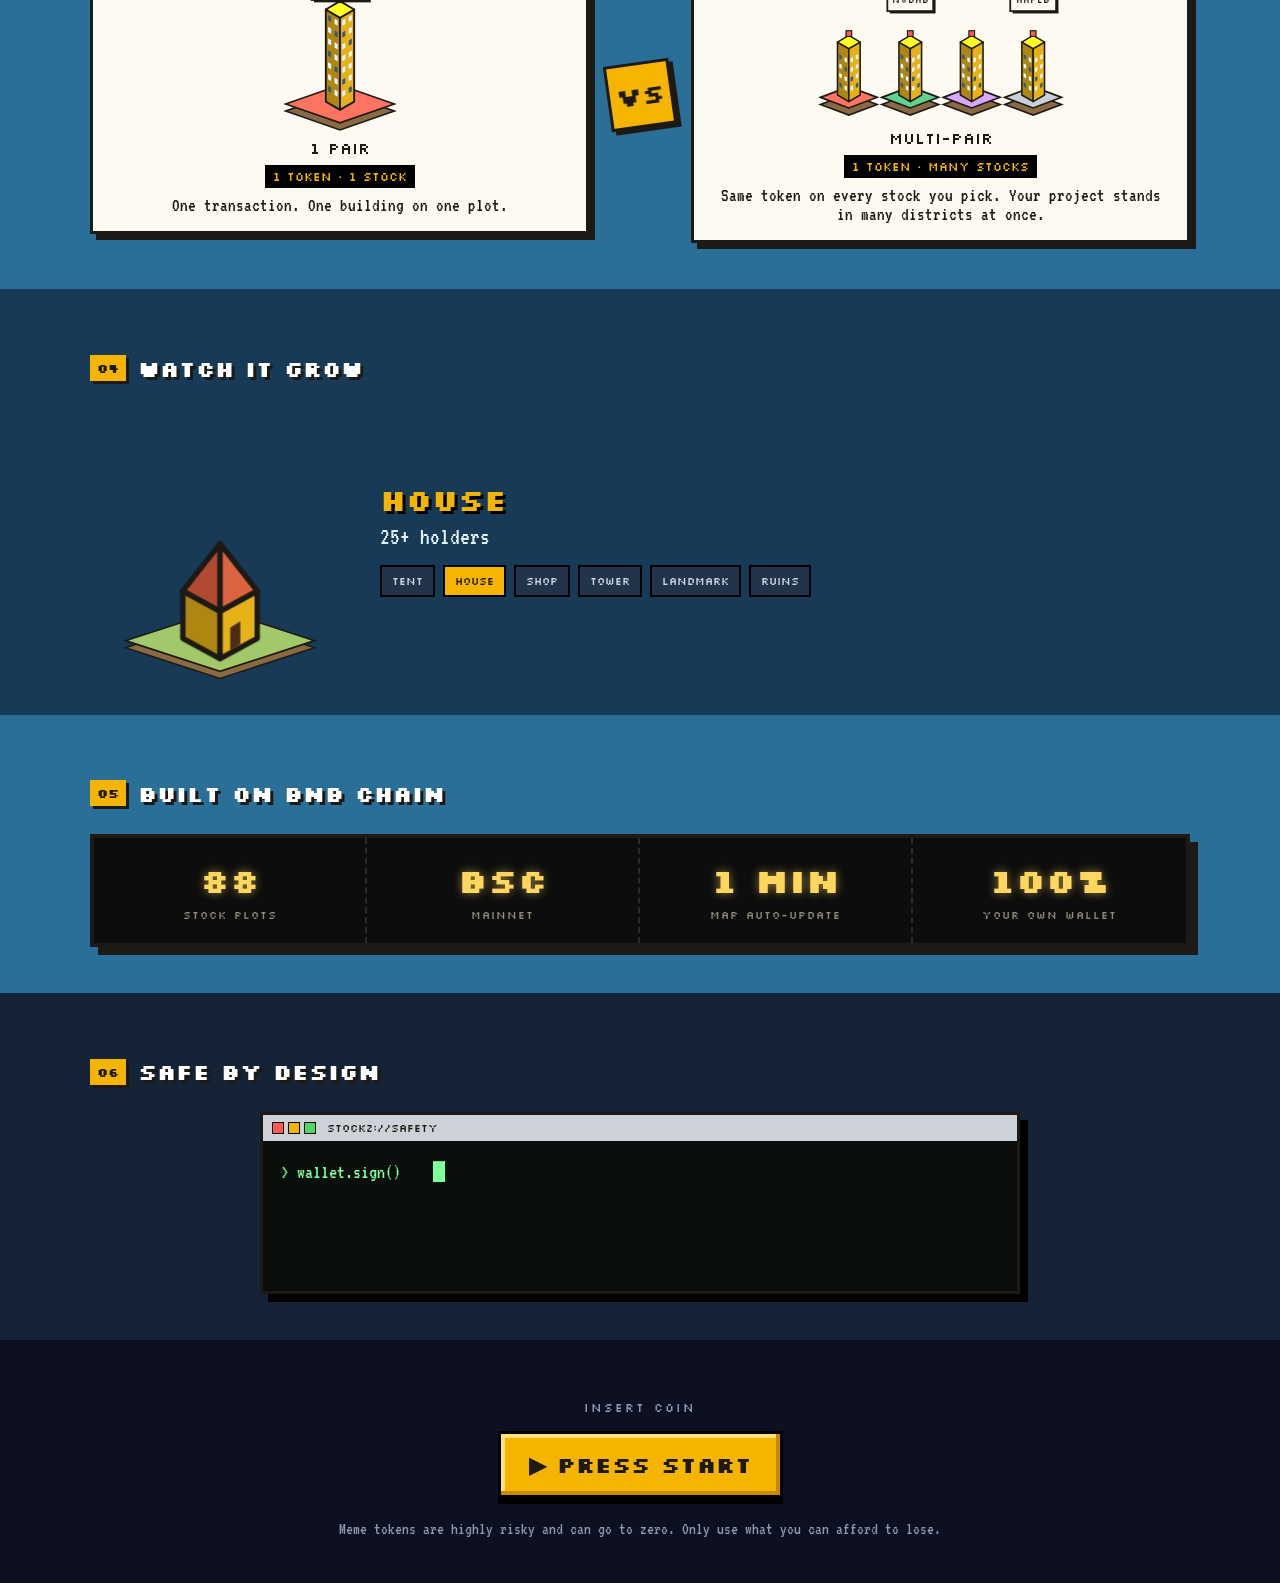
==== commit d3b82a83: "Add files via upload" ====
--- a/index.html
+++ b/index.html
@@ -5,7 +5,7 @@
 <title>Stockz</title>
 <meta name="description" content="Stockz is a launchpad on BNB Chain. Launch a meme token, pair it with a real tokenized stock, and watch it grow into a building on a living pixel city map.">
 <link rel="icon" href="favicon.png" type="image/png">
-<link rel="stylesheet" href="style.css?v=202610041500">
+<link rel="stylesheet" href="style.css?v=202610041100">
 </head><body class="lp">
 
 <!-- intro: the city builds itself -->
@@ -108,5 +108,5 @@
   <p class="risk">Meme tokens are highly risky and can go to zero. Only use what you can afford to lose.</p>
 </section>
 
-<script src="config.js?v=202610041500"></script><script src="stocks.js?v=202610041500"></script><script src="sprites.js?v=202610041500"></script><script src="landing.js?v=202610041500"></script>
+<script src="config.js?v=202610041100"></script><script src="stocks.js?v=202610041100"></script><script src="sprites.js?v=202610041100"></script><script src="landing.js?v=202610041100"></script>
 </body></html>
--- a/style.css
+++ b/style.css
@@ -384,3 +384,20 @@
   .spk-head,.spk-sel{font-size:15px}.spk-sel b{font-size:10px}
 }
 .spk-t{font-family:V,monospace}.spk-t small{font-family:V,monospace}
+
+/* wallet menu */
+.wmenu{position:fixed;z-index:60;width:280px;max-width:calc(100vw - 16px);padding:10px;background:#e9e4d6;font-size:18px;box-shadow:4px 4px 0 #000}
+.wm-addr{display:flex;align-items:center;gap:8px;padding-bottom:8px;border-bottom:2px dashed #b8b2a2}
+.wm-addr b{font:12px Silk;flex:1}
+.wm-dot{width:10px;height:10px;background:#3fbf6a;box-shadow:0 0 0 2px #000}
+.wm-copy{font:10px Silk;padding:3px 7px;cursor:pointer;background:#fff;border:2px solid;border-color:var(--hi) var(--lo) var(--lo) var(--hi)}
+.wm-bal{display:flex;justify-content:space-between;align-items:baseline;margin:10px 0 6px;padding:8px 10px;background:#1d1a16;color:#f3ead0;border:3px solid;border-color:var(--lo) var(--hi) var(--hi) var(--lo)}
+.wm-bal span{font:11px Silk;color:var(--gold)}.wm-bal b{font:16px Silk;color:#fff}
+.wm-sub{font:10px Silk;letter-spacing:1px;color:#5a544a;margin:8px 0 4px}
+.wm-stocks{max-height:150px;overflow:auto;display:grid;gap:3px}
+.wm-row{display:grid;grid-template-columns:12px 1fr auto;gap:7px;align-items:center;padding:3px 4px;background:#fff;border:2px solid #000}
+.wm-row i{width:10px;height:16px;box-shadow:0 0 0 2px #000}.wm-row span{font:10px Silk}.wm-row b{font-size:17px;font-weight:normal}
+.wm-muted{color:#8a8f96;font-size:16px}
+.wm-btns{display:flex;gap:6px;margin-top:10px}.wm-btns .btn{flex:1;text-align:center;font-size:15px;padding:6px 4px}
+.wm-out{background:#f0a8a8}
+@media (max-width:899px){.wmenu{width:250px;font-size:15px}.wm-bal b{font-size:13px}}
